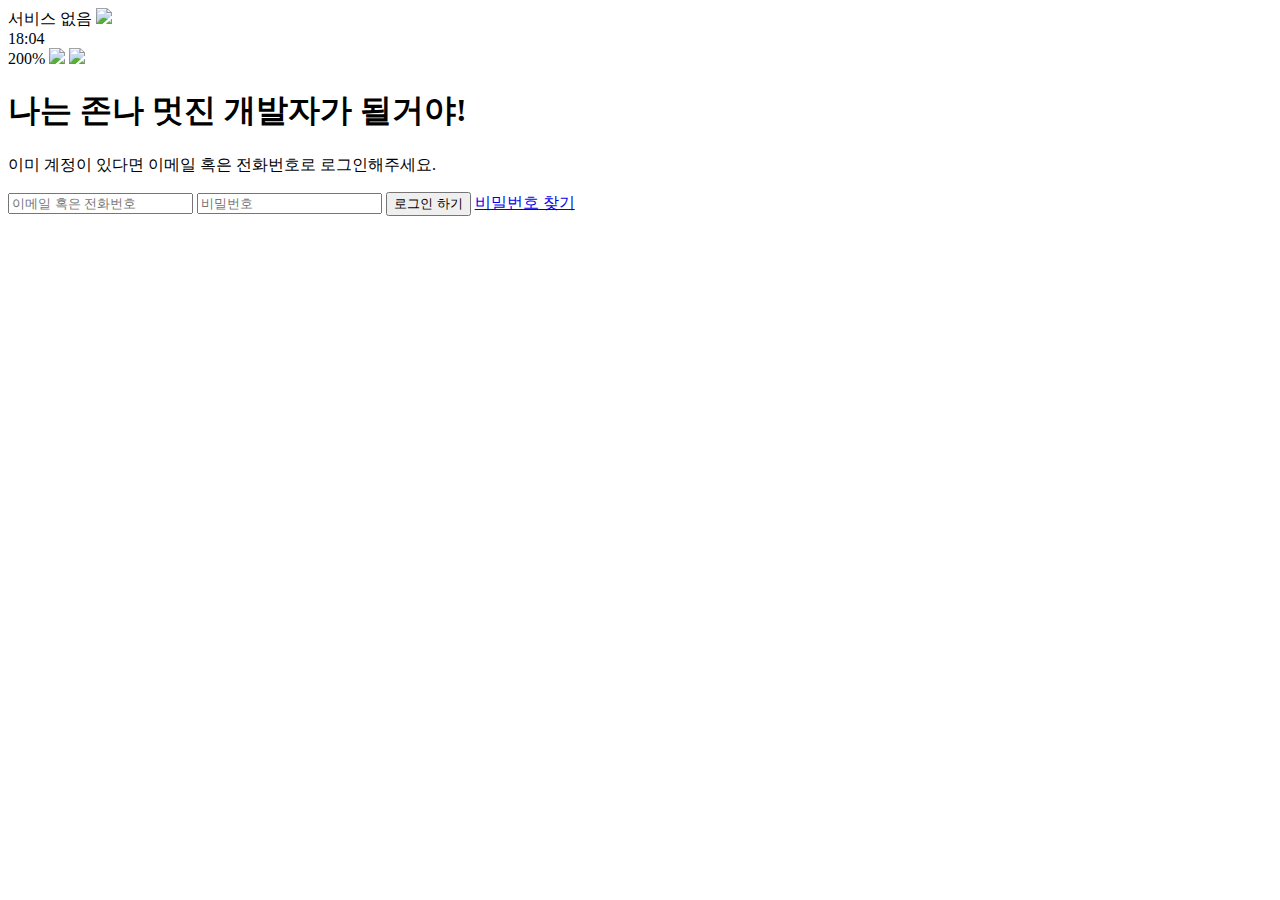
==== index.html @ 3e55abb0 "Create index.html" ====
<!DOCTYPE html>
<html lang="kr">
  <head>
    <meta charset="UTF-8" />
    <meta name="viewport" content="width=device-width, initial-scale=1.0" />
    <title>This is Kokoa Talk, not Kakao Talk.</title>
  </head>
  <body>
    <div id="status-bar">
      <div class="status-bar__column">
        <span>서비스 없음</span>
        <!--Todo : 와이파이 아이콘-->
        <img src="https://www.svgrepo.com/show/779/wifi.svg" />
      </div>
      <div class="status-bar__column">
        <span>18:04</span>
      </div>
      <div class="status-bar__column">
        <span>200%</span>
        <!--배터리 아이콘-->
        <img src="https://www.svgrepo.com/show/4610/battery.svg" />
        <!--번개 아이콘-->
        <img src="https://www.svgrepo.com/show/113419/lightning.svg" />
      </div>
    </div>

    <header class="welcome-header">
      <h1 class="welcome-header__title">나는 존나 멋진 개발자가 될거야!</h1>
      <p class="welcome-header__text">
        이미 계정이 있다면 이메일 혹은 전화번호로 로그인해주세요.
      </p>
    </header>

    <form id="login-form">
      <input type="text" placeholder="이메일 혹은 전화번호" />
      <input type="text" placeholder="비밀번호" required />
      <input type="submit" value="로그인 하기" />
      <a href="#">비밀번호 찾기</a>
    </form>
  </body>
</html>
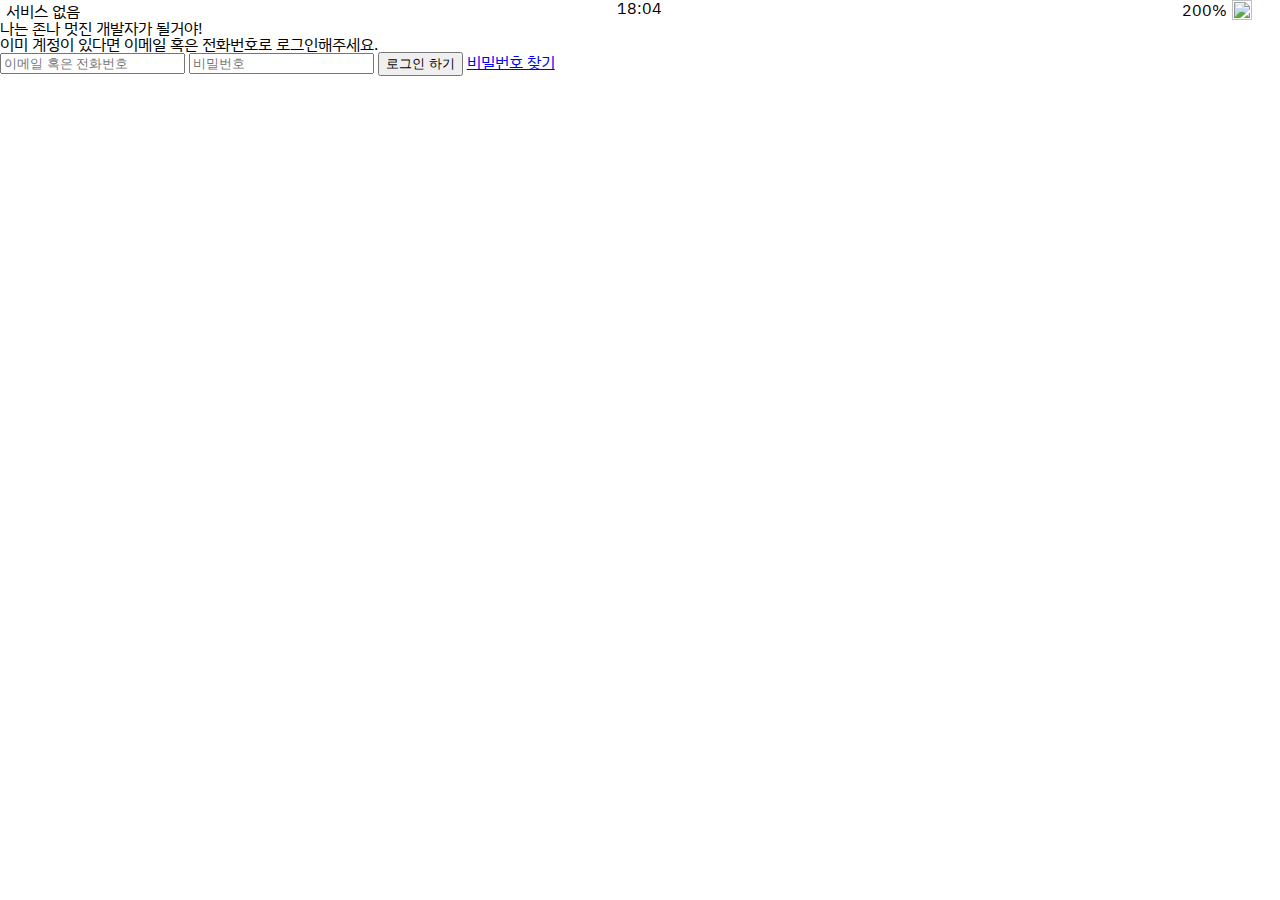
==== commit de2b66dd: "status-bar complete" ====
--- a/index.html
+++ b/index.html
@@ -1,16 +1,18 @@
 <!DOCTYPE html>
 <html lang="kr">
   <head>
+    <link rel="stylesheet" href="css/styles.css" />
     <meta charset="UTF-8" />
     <meta name="viewport" content="width=device-width, initial-scale=1.0" />
     <title>This is Kokoa Talk, not Kakao Talk.</title>
   </head>
   <body>
-    <div id="status-bar">
+    <div class="status-bar">
       <div class="status-bar__column">
         <span>서비스 없음</span>
         <!--Todo : 와이파이 아이콘-->
-        <img src="https://www.svgrepo.com/show/779/wifi.svg" />
+        <img src="https://www.svgrepo.com/show/779/wifi.svg" height="17px"
+        width="17px" display: flex />
       </div>
       <div class="status-bar__column">
         <span>18:04</span>
@@ -18,9 +20,19 @@
       <div class="status-bar__column">
         <span>200%</span>
         <!--배터리 아이콘-->
-        <img src="https://www.svgrepo.com/show/4610/battery.svg" />
+        <img
+          id="battery-full"
+          src="https://www.svgrepo.com/show/4610/battery.svg"
+          height="20px"
+          width="20px"
+        />
         <!--번개 아이콘-->
-        <img src="https://www.svgrepo.com/show/113419/lightning.svg" />
+        <img
+          id="lightning"
+          src="https://www.svgrepo.com/show/113419/lightning.svg"
+          height="17px"
+          width="17px"
+        />
       </div>
     </div>
 
--- a/css/styles.css
+++ b/css/styles.css
@@ -0,0 +1,8 @@
+@import url("https://fonts.googleapis.com/css2?family=IBM+Plex+Sans+KR:wght@200;500&display=swap");
+@import "reset.css"; /*브라우저의 기본 설정 모두 다 리셋하는 css파일임.
+이렇게 다른 css파일을 import하는건 html이 아닌 css단에서 해주는것이 좋음*/
+@import "status-bar.css";
+
+body {
+  font-family: "IBM Plex Sans KR", sans-serif;
+}
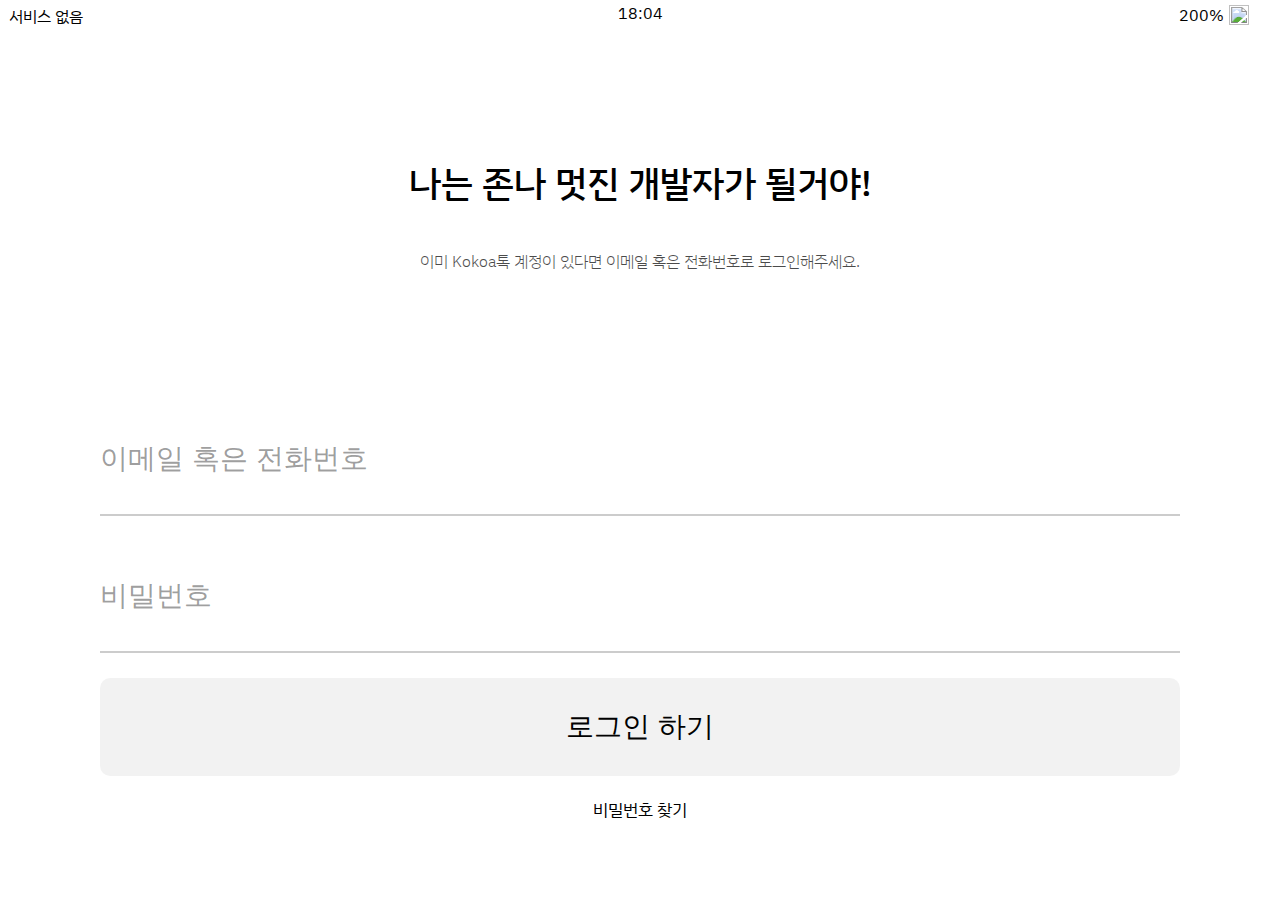
==== commit dcceb029: "login page, friend page" ====
--- a/index.html
+++ b/index.html
@@ -39,13 +39,15 @@
     <header class="welcome-header">
       <h1 class="welcome-header__title">나는 존나 멋진 개발자가 될거야!</h1>
       <p class="welcome-header__text">
-        이미 계정이 있다면 이메일 혹은 전화번호로 로그인해주세요.
+        이미 Kokoa톡 계정이 있다면 이메일 혹은 전화번호로 로그인해주세요.
       </p>
     </header>
 
-    <form id="login-form">
-      <input type="text" placeholder="이메일 혹은 전화번호" />
-      <input type="text" placeholder="비밀번호" required />
+    <form action="friends.html" method="get" id="login-form">
+      <!--get 메소드는 원래 로그인엔 쓰면 안됨. 다음 페이지 가서 url 보면 거기 다 떠버림
+        하지만 backend 서버가 없으니까 일단은 그냥 이렇게 함. 원래는 post를 써야 함-->
+      <input name="username" type="text" placeholder="이메일 혹은 전화번호" />
+      <input name="password" type="text" placeholder="비밀번호" required />
       <input type="submit" value="로그인 하기" />
       <a href="#">비밀번호 찾기</a>
     </form>
--- a/css/styles.css
+++ b/css/styles.css
@@ -1,7 +1,16 @@
 @import url("https://fonts.googleapis.com/css2?family=IBM+Plex+Sans+KR:wght@200;500&display=swap");
 @import "reset.css"; /*브라우저의 기본 설정 모두 다 리셋하는 css파일임.
 이렇게 다른 css파일을 import하는건 html이 아닌 css단에서 해주는것이 좋음*/
-@import "status-bar.css";
+@import "variables.css";
+
+/* Components */
+@import "components/status-bar.css";
+@import "components/navigation-bar.css";
+@import "components/screen-header.css";
+
+/* Screens */
+@import "screens/login.css";
+@import "screens/friends.css";
 
 body {
   font-family: "IBM Plex Sans KR", sans-serif;
